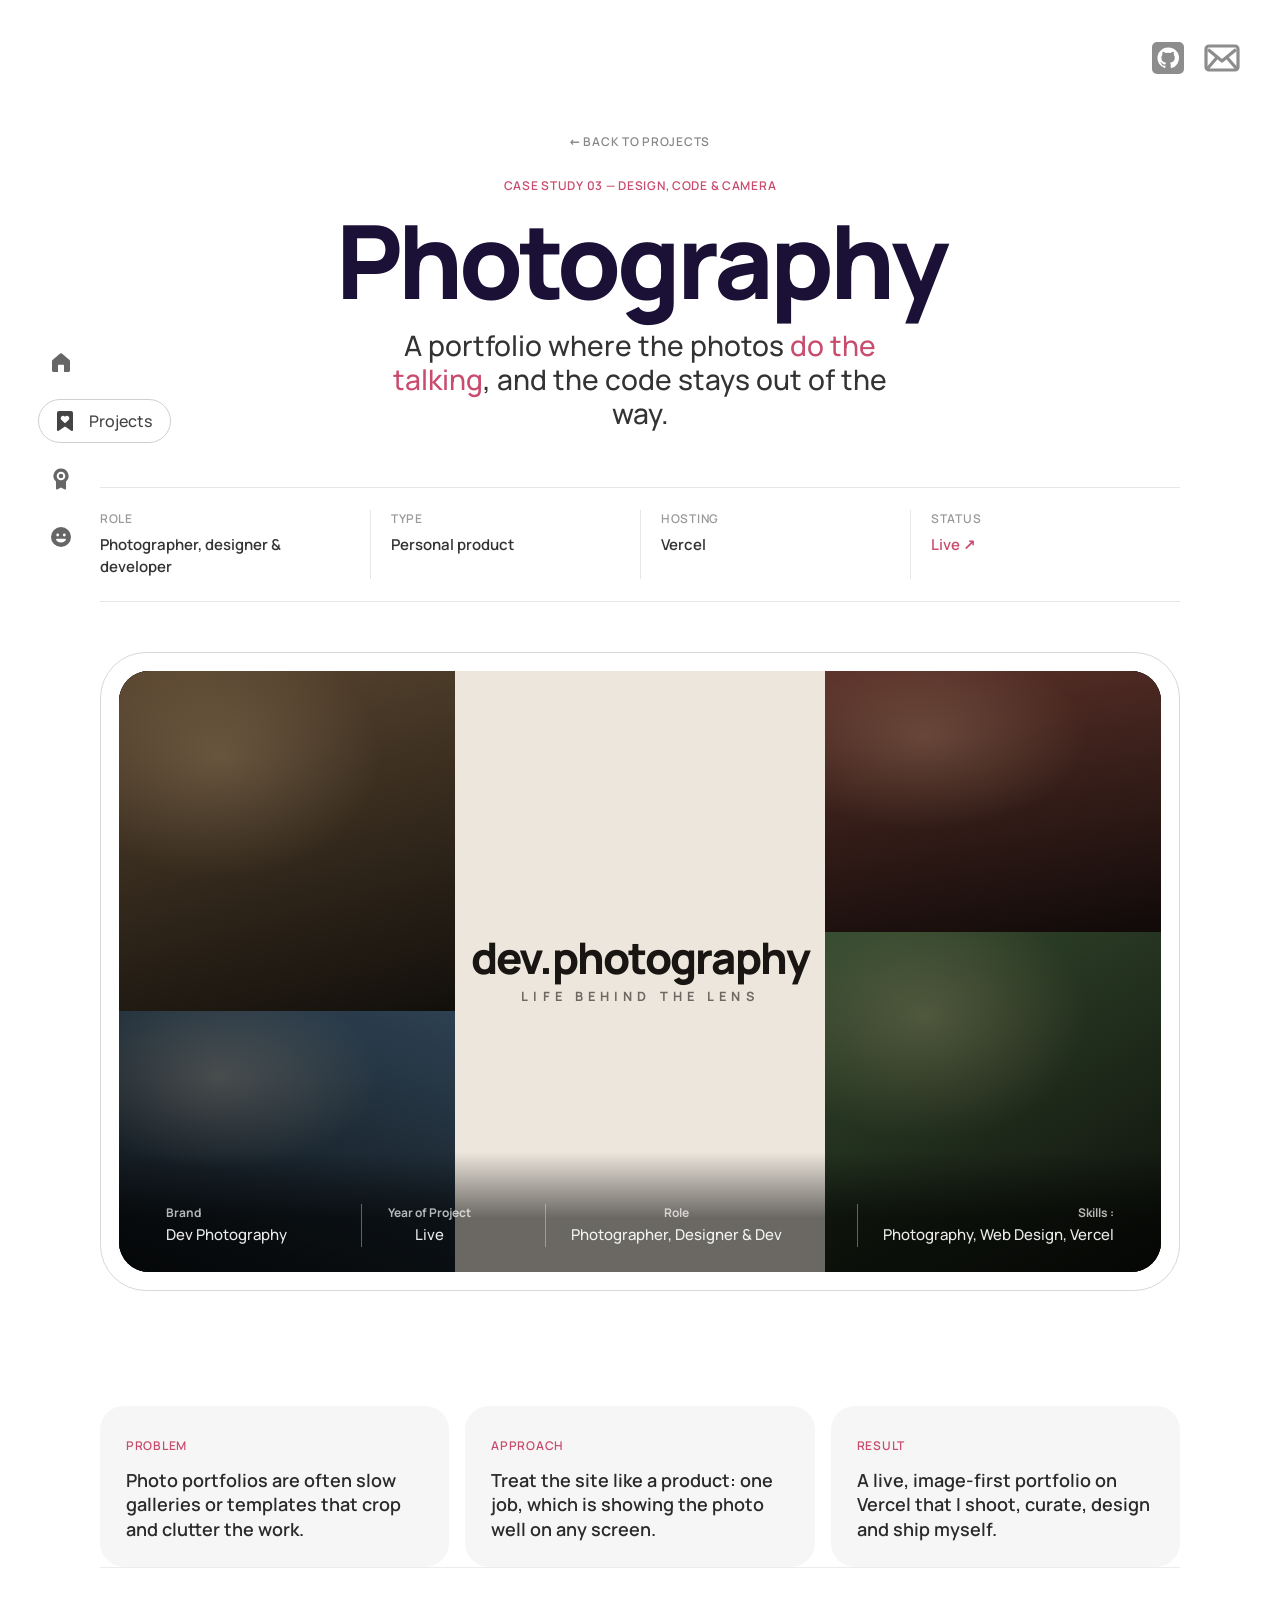
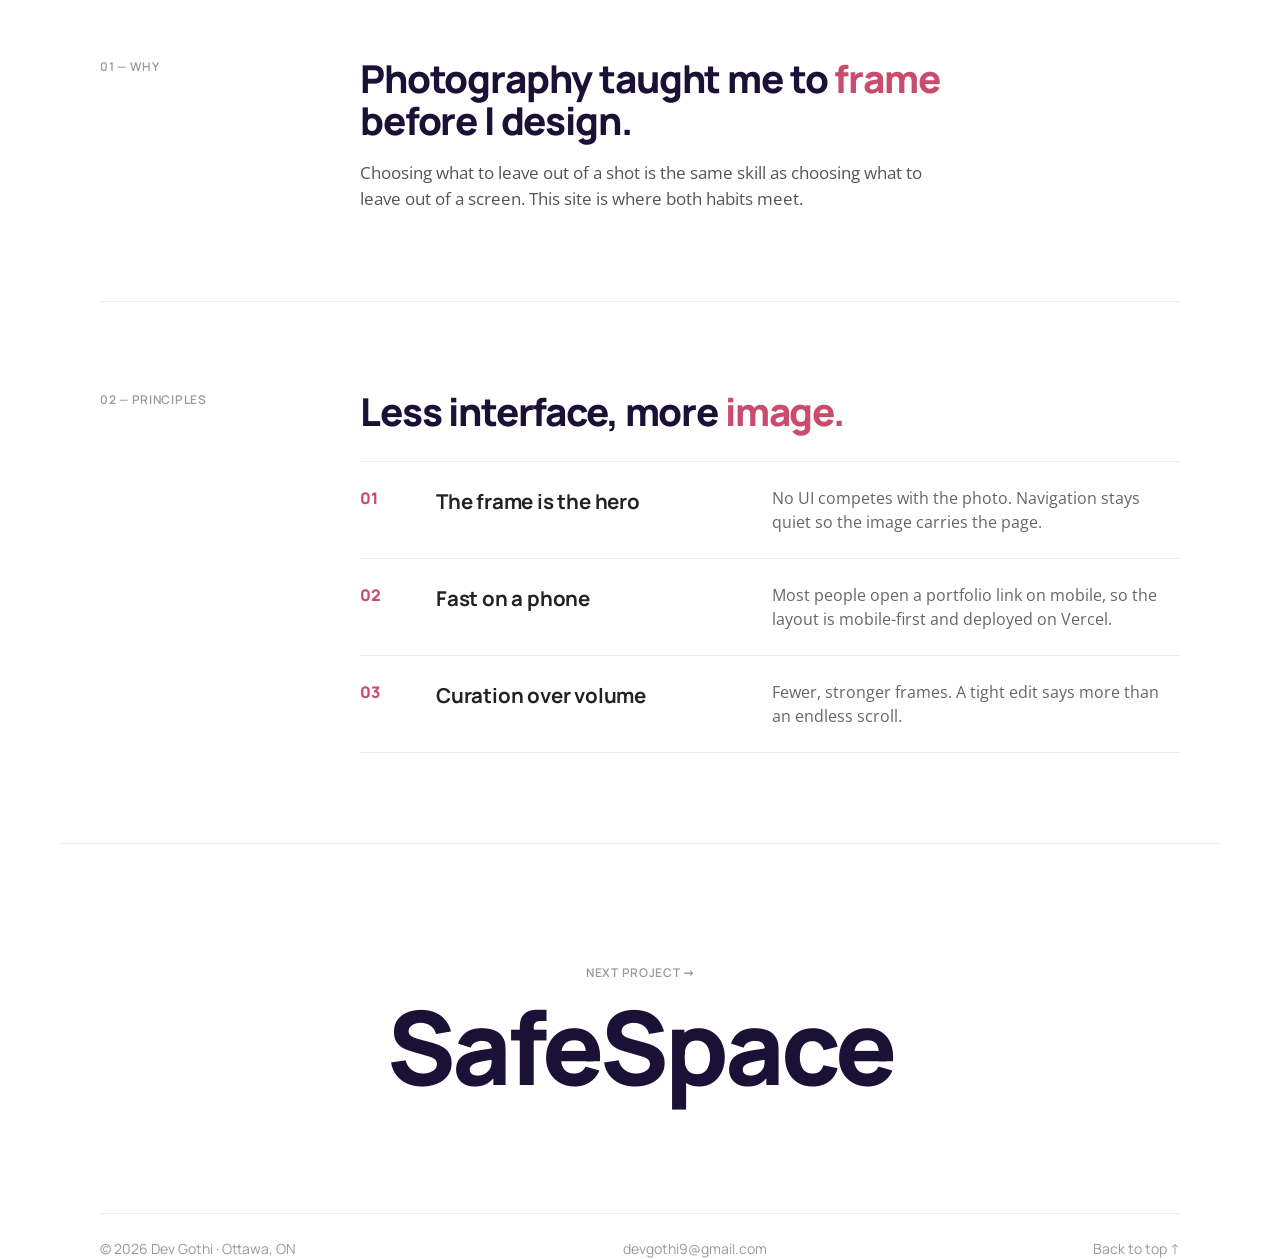
==== work/photography.html @ ca055ca3 "Build portfolio site with case studies Static HTML/CSS/JS portfolio modelled on the referenced layou" ====
<!doctype html>
<html lang="en" class="no-js">
<head>
  <meta charset="utf-8">
  <meta name="viewport" content="width=device-width, initial-scale=1">
  <title>Photography — Case study · Dev Gothi</title>
  <meta name="description" content="Dev Photography: an image-first photography portfolio designed, built and shot by Dev Gothi.">
  <meta name="theme-color" content="#ffffff">
  <meta property="og:title" content="Photography — Case study · Dev Gothi">
  <meta property="og:description" content="Dev Photography: an image-first photography portfolio designed, built and shot by Dev Gothi.">
  <link rel="icon" href="../assets/favicon.svg" type="image/svg+xml">
  <link rel="preload" href="../assets/fonts/manrope-latin-wght-normal.woff2" as="font" type="font/woff2" crossorigin>
  <link rel="stylesheet" href="../assets/css/style.css">
  <script>document.documentElement.classList.replace('no-js', 'js');</script>
</head>
<body data-page="case">

<div class="curtain" aria-hidden="true"></div>

<!-- custom cursor -->
<div class="cursor" aria-hidden="true">
  <svg class="cursor__arrow" viewBox="0 0 30 30"><defs><linearGradient id="cg" x1="0" y1="0" x2="1" y2="1"><stop offset="0" stop-color="#ff3d8b"/><stop offset="1" stop-color="#b0105f"/></linearGradient></defs><path d="M2 2 L27 13 L15.5 15.5 L13 27 Z" fill="url(#cg)" stroke="#fff" stroke-width="1.4" stroke-linejoin="round"/></svg>
  <svg class="cursor__hand" viewBox="0 0 32 32"><path d="M11 3.5c1.3 0 2.3 1 2.3 2.3v8.1l.9-.1c.3-1.2 1.3-2 2.5-2 1.1 0 2 .7 2.4 1.7.4-.4 1-.6 1.6-.6 1.2 0 2.2.9 2.4 2.1.4-.2.8-.3 1.2-.3 1.4 0 2.5 1.1 2.5 2.5v5.6c0 4.4-3.6 8-8 8h-2.2c-2.6 0-5-1.3-6.5-3.4l-4.6-6.6c-.7-1-.5-2.4.5-3.100 1-.7 2.3-.6 3.1.3l1.2 1.3V5.8c0-1.3 1-2.3 2.2-2.3Z" fill="#e8336f" stroke="#fff" stroke-width="1.3" stroke-linejoin="round"/></svg>
  <span class="cursor__label">Click to Open</span>
</div>

<!-- sidebar nav -->
<nav class="side" aria-label="Sections">
  <a href="../index.html#home" class="side__item" data-nav="home" aria-label="Home">
    <svg viewBox="0 0 24 24" fill="currentColor"><path d="M11.1 2.6a1.4 1.4 0 0 1 1.8 0l7.6 6.5c.3.3.5.7.5 1.1v9.4c0 .8-.7 1.4-1.4 1.4H15v-6.3c0-.6-.4-1-1-1h-4c-.6 0-1 .4-1 1V21H4.4c-.8 0-1.4-.6-1.4-1.4v-9.4c0-.4.2-.8.5-1.1l7.6-6.5Z"/></svg>
    <span class="side__label">Home</span>
  </a>
  <a href="../index.html#projects" class="side__item is-active" data-nav="projects" aria-label="Projects">
    <svg viewBox="0 0 24 24" fill="currentColor"><path d="M6 2h12a2 2 0 0 1 2 2v17.2c0 .7-.8 1.1-1.4.7L12 17.4l-6.6 4.5c-.6.4-1.4 0-1.4-.7V4a2 2 0 0 1 2-2Zm6 12.3 3.5-3.3c1-1 1.1-2.6.1-3.5a2.4 2.4 0 0 0-3.4 0l-.2.2-.2-.2a2.4 2.4 0 0 0-3.4 0c-1 .9-.9 2.5.1 3.5l3.5 3.3Z"/></svg>
    <span class="side__label">Projects</span>
  </a>
  <a href="../index.html#achievements" class="side__item" data-nav="achievements" aria-label="Achievements">
    <svg viewBox="0 0 24 24" fill="currentColor"><path d="M12 1.5a7.5 7.5 0 0 1 5 13.1v7.2c0 .6-.6 1-1.200.7L12 20.6l-3.8 1.9c-.6.3-1.2-.1-1.2-.7v-7.2A7.5 7.5 0 0 1 12 1.5Zm0 3.2a4.3 4.3 0 1 0 0 8.6 4.3 4.3 0 0 0 0-8.6Zm0 2a2.3 2.3 0 1 1 0 4.6 2.3 2.3 0 0 1 0-4.6Z"/></svg>
    <span class="side__label">Achievements</span>
  </a>
  <a href="../index.html#about" class="side__item" data-nav="about" aria-label="About">
    <svg viewBox="0 0 24 24" fill="currentColor"><path d="M12 2a10 10 0 1 1 0 20 10 10 0 0 1 0-20Zm-3.3 6.6a1.4 1.4 0 1 0 0 2.8 1.4 1.4 0 0 0 0-2.8Zm6.6 0a1.4 1.4 0 1 0 0 2.8 1.4 1.4 0 0 0 0-2.8Zm-7.4 5.2a.9.9 0 0 0-.7 1.4A5.700 5.700 0 0 0 12 17.6a5.7 5.7 0 0 0 4.8-2.4.9.9 0 0 0-.7-1.4H7.9Z"/></svg>
    <span class="side__label">About</span>
  </a>
</nav>

<!-- socials -->
<div class="socials">
  <a href="https://github.com/devgothi9" target="_blank" rel="noopener" aria-label="GitHub">
    <svg viewBox="0 0 36 36"><rect x="2" y="2" width="32" height="32" rx="5" fill="currentColor"/><path fill="#fff" d="M18 7.5a10.5 10.5 0 0 0-3.3 20.5c.5.1.7-.2.7-.5v-1.9c-2.9.6-3.5-1.2-3.5-1.2-.5-1.2-1.2-1.6-1.2-1.6-1-.7.1-.6.1-.6 1 .1 1.6 1.1 1.6 1.1.9 1.6 2.5 1.1 3.1.9.1-.7.4-1.1.7-1.4-2.3-.3-4.8-1.2-4.8-5.2 0-1.1.4-2.1 1.1-2.8-.1-.3-.5-1.4.1-2.9 0 0 .9-.3 2.9 1.1a10 10 0 0 1 5.2 0c2-1.4 2.9-1.1 2.9-1.1.6 1.5.2 2.600.1 2.9.7.7 1.1 1.7 1.1 2.8 0 4-2.5 4.9-4.8 5.2.4.3.7 1 .7 1.9v2.9c0 .3.2.6.7.5A10.5 10.5 0 0 0 18 7.5Z"/></svg>
  </a>
  <a href="mailto:devgothi9@gmail.com" aria-label="Email">
    <svg viewBox="0 0 36 36"><rect x="2" y="6" width="32" height="24" rx="3" fill="none" stroke="currentColor" stroke-width="3.2"/><path d="M4 9.5 18 21 32 9.5" fill="none" stroke="currentColor" stroke-width="3.2" stroke-linejoin="round"/><path d="M3.5 28.5 13.5 17M32.5 28.5 22.5 17" stroke="currentColor" stroke-width="3.2"/></svg>
  </a>
</div>

<main id="top">

  <section class="cs-hero wrap">
    <a href="../index.html#projects" class="cs-back mono" data-fade>← Back to projects</a>
    <span class="eyebrow mono" data-fade>Case study 03 — Design, code &amp; camera</span>
    <h1 class="cs-title" data-hero-title>Photography</h1>
    <p class="cs-lede" data-fade>A portfolio where the photos <span class="serif">do the talking</span>, and the code stays out of the way.</p>
    <dl class="cs-meta" data-fade>
      <div><dt class="mono">Role</dt><dd>Photographer, designer &amp; developer</dd></div>
      <div><dt class="mono">Type</dt><dd>Personal product</dd></div>
      <div><dt class="mono">Hosting</dt><dd>Vercel</dd></div>
      <div><dt class="mono">Status</dt><dd><a href="https://devphotography.vercel.app/" target="_blank" rel="noopener">Live ↗</a></dd></div>
    </dl>
  </section>

  <section class="wrap">
      <div class="cs-cover" data-reveal>
        <div class="card">
          <div class="card__visual ph-collage">
            <div style="grid-template-rows:1.3fr 1fr">
              <div class="frame" style="--fallback:linear-gradient(165deg,#5a4630,#120f0b)"><img src="../assets/photos/01.jpg" alt="" loading="lazy" onerror="this.parentNode.classList.add('frame--fallback');this.remove()"></div>
              <div class="frame" style="--fallback:linear-gradient(200deg,#2d4152,#0b0f12)"><img src="../assets/photos/02.jpg" alt="" loading="lazy" onerror="this.parentNode.classList.add('frame--fallback');this.remove()"></div>
            </div>
            <div class="ph-collage__c"><div class="ph-mark"><span>dev.photography</span><em>Life behind the lens</em></div></div>
            <div style="grid-template-rows:1fr 1.3fr">
              <div class="frame" style="--fallback:linear-gradient(170deg,#5a3028,#100a09)"><img src="../assets/photos/03.jpg" alt="" loading="lazy" onerror="this.parentNode.classList.add('frame--fallback');this.remove()"></div>
              <div class="frame" style="--fallback:linear-gradient(150deg,#344a2e,#0c0f0a)"><img src="../assets/photos/04.jpg" alt="" loading="lazy" onerror="this.parentNode.classList.add('frame--fallback');this.remove()"></div>
            </div>
          </div>
          <div class="card__meta">
            <div><small>Brand</small><span>Dev Photography</span></div>
            <div><small>Year of Project</small><span>Live</span></div>
            <div><small>Role</small><span>Photographer, Designer &amp; Dev</span></div>
            <div><small>Skills :</small><span>Photography, Web Design, Vercel</span></div>
          </div>
        </div>
      </div>
  </section>

  <section class="section wrap" style="padding-bottom:0">
    <div class="tldr">
      <div class="tldr__item" data-reveal><span class="mono">Problem</span><p>Photo portfolios are often slow galleries or templates that crop and clutter the work.</p></div>
      <div class="tldr__item" data-reveal><span class="mono">Approach</span><p>Treat the site like a product: one job, which is showing the photo well on any screen.</p></div>
      <div class="tldr__item" data-reveal><span class="mono">Result</span><p>A live, image-first portfolio on Vercel that I shoot, curate, design and ship myself.</p></div>
    </div>
  </section>

  <section class="wrap">
    <div class="cs-block">
      <span class="cs-block__label mono">01 — Why</span>
      <div>
        <p class="cs-block__lead" data-split>Photography taught me to <span class="serif">frame</span> before I design.</p>
        <p class="cs-block__body" data-reveal>Choosing what to leave out of a shot is the same skill as choosing what to leave out of a screen. This site is where both habits meet.</p>
      </div>
    </div>

    <div class="cs-block">
      <span class="cs-block__label mono">02 — Principles</span>
      <div>
        <p class="cs-block__lead" data-split>Less interface, more <span class="serif">image.</span></p>
        <div class="decisions">
          <div class="decision" data-reveal><span class="decision__n">01</span><h3>The frame is the hero</h3><p>No UI competes with the photo. Navigation stays quiet so the image carries the page.</p></div>
          <div class="decision" data-reveal><span class="decision__n">02</span><h3>Fast on a phone</h3><p>Most people open a portfolio link on mobile, so the layout is mobile-first and deployed on Vercel.</p></div>
          <div class="decision" data-reveal><span class="decision__n">03</span><h3>Curation over volume</h3><p>Fewer, stronger frames. A tight edit says more than an endless scroll.</p></div>
        </div>
      </div>
    </div>
  </section>

  <a class="next wrap" href="safespace.html" data-open="Next project">
    <span class="mono">Next project →</span>
    <h2 class="next__title">SafeSpace</h2>
  </a>

  <section class="wrap">
    <footer class="footer" style="margin-top:0">
      <span>© 2026 Dev Gothi · Ottawa, ON</span>
      <a href="mailto:devgothi9@gmail.com">devgothi9@gmail.com</a>
      <a href="#top">Back to top ↑</a>
    </footer>
  </section>
</main>

<script src="../assets/vendor/gsap.min.js"></script>
<script src="../assets/vendor/ScrollTrigger.min.js"></script>
<script src="../assets/vendor/SplitText.min.js"></script>
<script src="../assets/vendor/lenis.min.js"></script>
<script src="../assets/js/main.js"></script>
</body>
</html>
---- assets/css/style.css ----
/* ==========================================================================
   Dev Gothi — Portfolio
   ========================================================================== */

@font-face { font-family: "Manrope"; src: url("../fonts/manrope-latin-wght-normal.woff2") format("woff2"); font-weight: 200 800; font-display: swap; }
@font-face { font-family: "Open Sans"; src: url("../fonts/open-sans-latin-wght-normal.woff2") format("woff2"); font-weight: 300 800; font-display: swap; }

:root {
  --bg: #ffffff;
  --ink: #1b1035;
  --text: #2b2b2b;
  --gray: #5f5f5f;
  --muted: #9a9a9a;
  --line: #dadada;
  --soft: #f3f3f3;
  --pink: #c94b6d;
  --pink-2: #ff2f7d;
  --pink-3: #a8105f;

  --head: "Manrope", ui-sans-serif, system-ui, -apple-system, "Segoe UI", sans-serif;
  --body: "Open Sans", ui-sans-serif, system-ui, -apple-system, "Segoe UI", sans-serif;

  --content: 1080px;
  --gutter: clamp(16px, 4vw, 40px);
  --ease: cubic-bezier(0.22, 1, 0.36, 1);
  color-scheme: light;
}

*, *::before, *::after { box-sizing: border-box; }
html { -webkit-text-size-adjust: 100%; }
html.lenis, html.lenis body { height: auto; }
.lenis.lenis-smooth { scroll-behavior: auto !important; }
.lenis.lenis-stopped { overflow: hidden; }

body {
  margin: 0; background: var(--bg); color: var(--text);
  font-family: var(--head); font-size: 16px; line-height: 1.5;
  -webkit-font-smoothing: antialiased; -moz-osx-font-smoothing: grayscale;
  overflow-x: hidden;
}
img { display: block; max-width: 100%; height: auto; }
a { color: inherit; text-decoration: none; }
button { font: inherit; color: inherit; background: none; border: 0; padding: 0; cursor: pointer; }
::selection { background: var(--pink); color: #fff; }
:focus-visible { outline: 2px solid var(--pink); outline-offset: 4px; border-radius: 8px; }
.wrap { width: 100%; max-width: calc(var(--content) + var(--gutter) * 2); margin-inline: auto; padding-inline: var(--gutter); }
.pink, .serif { color: var(--pink); }
.mono { font-family: var(--head); font-size: 12px; font-weight: 600; letter-spacing: 0.06em; text-transform: uppercase; }
.muted { color: var(--muted); }
.sr-only { position: absolute; width: 1px; height: 1px; overflow: hidden; clip: rect(0 0 0 0); white-space: nowrap; }

/* ==========================================================================
   Cursor — pink arrow, hand + label on projects
   ========================================================================== */
.cursor { position: fixed; left: 0; top: 0; z-index: 300; pointer-events: none; display: none; will-change: transform; }
.has-cursor .cursor { display: block; }
.has-cursor, .has-cursor * { cursor: none !important; }
.cursor__arrow, .cursor__hand { position: absolute; left: 0; top: 0; transition: opacity 0.2s, transform 0.35s var(--ease); }
.cursor__arrow { width: 30px; height: 30px; transform-origin: 2px 2px; }
.cursor__hand { width: 32px; height: 32px; opacity: 0; transform: translate(-10px, -2px) scale(0.6); }
.cursor__label {
  position: absolute; left: 6px; top: 34px; white-space: nowrap;
  padding: 6px 12px; border-radius: 10px; background: #fff; color: #111;
  font-size: 15px; font-weight: 600; box-shadow: 0 4px 18px rgba(0, 0, 0, 0.14);
  opacity: 0; transform: translateY(6px) scale(0.9); transition: opacity 0.25s, transform 0.35s var(--ease);
}
.cursor.is-hover .cursor__arrow { transform: scale(1.25); }
.cursor.is-open .cursor__arrow { opacity: 0; transform: scale(0.5); }
.cursor.is-open .cursor__hand { opacity: 1; transform: translate(-10px, -2px) scale(1); }
.cursor.is-open .cursor__label { opacity: 1; transform: none; }
.cursor.is-down .cursor__arrow, .cursor.is-down .cursor__hand { transform: scale(0.85); }

/* ==========================================================================
   Sidebar nav + socials
   ========================================================================== */
.side {
  position: fixed; left: clamp(14px, 3vw, 40px); top: 50%; z-index: 120;
  transform: translateY(-50%);
  display: flex; flex-direction: column; gap: 14px; align-items: flex-start;
}
.side__item {
  position: relative; display: flex; align-items: center; gap: 0;
  height: 44px; padding: 0 10px; border-radius: 999px; color: #666;
  border: 1.5px solid transparent;
  transition: border-color 0.4s var(--ease), padding 0.5s var(--ease), gap 0.5s var(--ease), color 0.3s, background 0.3s;
}
.side__item svg { width: 24px; height: 24px; flex: none; transition: transform 0.4s var(--ease); }
.side__item:hover svg { transform: scale(1.12); }
.side__label { max-width: 0; overflow: hidden; white-space: nowrap; font-size: 16px; font-weight: 500; opacity: 0; transition: max-width 0.55s var(--ease), opacity 0.35s; }
.side__item.is-active { border-color: #cfcfcf; padding: 0 18px 0 14px; gap: 12px; color: #444; background: rgba(255, 255, 255, 0.9); }
.side__item.is-active .side__label { max-width: 140px; opacity: 1; }
.side__item:not(.is-active):hover { background: var(--soft); }

.socials { position: fixed; top: clamp(16px, 3vw, 40px); right: clamp(16px, 3vw, 44px); z-index: 120; display: flex; gap: 14px; }
.socials a { width: 40px; height: 40px; display: grid; place-items: center; color: #8d8d8d; transition: color 0.3s, transform 0.4s var(--ease); }
.socials a:hover { color: var(--pink); transform: translateY(-3px); }
.socials svg { width: 36px; height: 36px; }

/* ==========================================================================
   Hero — clay shelf + desk
   ========================================================================== */
.hero { position: relative; padding-top: clamp(48px, 5vw, 64px); text-align: center; overflow: hidden; }
.hero__title { margin: 0; color: var(--ink); font-size: clamp(44px, 6.6vw, 96px); font-weight: 700; line-height: 1.05; letter-spacing: -0.025em; }
.hero__sub { margin: clamp(8px, 1vw, 16px) auto 0; max-width: 1000px; font-size: clamp(17px, 2.25vw, 34px); font-weight: 400; color: #1a1a1a; letter-spacing: -0.005em; }

.shelf {
  position: relative; width: min(1160px, 92vw); aspect-ratio: 1160 / 480;
  margin: clamp(36px, 5vw, 70px) auto 0; padding: 2.1%;
  border-radius: 2.6% / 6%;
  background: radial-gradient(120% 140% at 30% 0%, #a9a7a3, #8f8d89 70%);
  box-shadow: inset 0 3px 2px rgba(255, 255, 255, 0.35), inset 0 -6px 10px rgba(0, 0, 0, 0.22), 0 18px 30px -18px rgba(0, 0, 0, 0.35);
  display: grid; grid-template-columns: repeat(3, 1fr); grid-template-rows: repeat(2, 1fr); gap: 2.1%;
}
.shelf::after, .cubby::before {
  content: ""; position: absolute; inset: 0; border-radius: inherit; pointer-events: none;
  background-image: url("data:image/svg+xml;utf8,<svg xmlns='http://www.w3.org/2000/svg' width='200' height='200'><filter id='n'><feTurbulence type='fractalNoise' baseFrequency='0.75' numOctaves='3' stitchTiles='stitch'/><feColorMatrix values='0 0 0 0 0.3  0 0 0 0 0.3  0 0 0 0 0.3  0 0 0 0.55 0'/></filter><rect width='100%' height='100%' filter='url(%23n)'/></svg>");
  mix-blend-mode: multiply; opacity: 0.35;
}
.cubby {
  position: relative; border-radius: 6% / 10%;
  background: linear-gradient(180deg, #d9d7d3 0%, #eceae6 30%, #f1efeb 70%, #e3e1dc 100%);
  box-shadow: inset 10px 12px 18px rgba(0, 0, 0, 0.2), inset -4px -3px 8px rgba(255, 255, 255, 0.6);
  overflow: visible; container-type: size;
}
.cubby::after { /* floor shadow */
  content: ""; position: absolute; left: 6%; right: 6%; bottom: 4%; height: 10%;
  background: radial-gradient(ellipse at center, rgba(0, 0, 0, 0.18), transparent 70%); pointer-events: none;
}
.obj {
  position: absolute; bottom: 5%; z-index: 2; display: block;
  transition: transform 0.5s var(--ease), filter 0.4s;
  filter: drop-shadow(0 6px 6px rgba(0, 0, 0, 0.22));
}
.obj:hover { transform: translateY(-6%) scale(1.04); filter: drop-shadow(0 14px 12px rgba(0, 0, 0, 0.25)); }
.obj svg { display: block; width: 100%; height: auto; overflow: visible; }
.obj__tip {
  position: absolute; left: 50%; bottom: calc(100% + 10px); transform: translate(-50%, 6px);
  padding: 6px 12px; border-radius: 10px; background: var(--ink); color: #fff; font-size: 13px; font-weight: 600; white-space: nowrap;
  opacity: 0; pointer-events: none; transition: opacity 0.25s, transform 0.35s var(--ease);
}
.obj:hover .obj__tip { opacity: 1; transform: translate(-50%, 0); }

/* book stack (horizontal spines) */
.books { left: 18%; width: 58%; display: flex; flex-direction: column-reverse; gap: 0; }
.book {
  height: 8.4cqh; border-radius: 2px; margin-left: var(--o, 0);
  display: flex; align-items: center; padding: 0 6%; gap: 4%;
  font-family: var(--head); font-weight: 800; font-size: 3.6cqh; letter-spacing: 0.12em; color: rgba(255, 255, 255, 0.92);
  background: linear-gradient(180deg, rgba(255, 255, 255, 0.22), rgba(0, 0, 0, 0.18)), var(--c);
  box-shadow: inset 0 -1px 0 rgba(0, 0, 0, 0.25);
  white-space: nowrap; overflow: hidden;
}
.book i { width: 6%; height: 50%; border-radius: 1px; background: rgba(255, 255, 255, 0.55); flex: none; }
.book b { margin-left: auto; font-weight: 700; opacity: 0.75; }

/* vertical spines (tech boxes) */
.spines { right: 9%; width: 70%; height: 64%; display: flex; align-items: flex-end; gap: 1.5%; }
.spine {
  flex: 1; height: var(--h); border-radius: 2px 2px 1px 1px;
  background: linear-gradient(90deg, rgba(0, 0, 0, 0.18), rgba(255, 255, 255, 0.18) 30%, rgba(0, 0, 0, 0.1)), var(--c);
  display: grid; place-items: center; overflow: hidden;
}
.spine span { writing-mode: vertical-rl; transform: rotate(180deg); font-weight: 800; font-size: 2.9cqw; letter-spacing: 0.08em; color: var(--t, #fff); white-space: nowrap; }

/* desk scene */
.desk { position: relative; width: min(1160px, 96vw); margin: clamp(18px, 2.4vw, 32px) auto 0; }
.desk svg { display: block; width: 100%; height: auto; }

/* ==========================================================================
   Laptop intro (scroll-driven)
   ========================================================================== */
.intro { position: relative; height: 100vh; min-height: 640px; display: grid; place-items: center; overflow: hidden; }
.intro__text { position: absolute; top: 16%; left: 0; right: 0; text-align: center; z-index: 3; padding-inline: var(--gutter); }
.intro__title { margin: 0; font-size: clamp(30px, 3.4vw, 50px); font-weight: 700; line-height: 1.12; letter-spacing: -0.02em; color: #2a2a2a; }
.intro__sub { margin: 10px 0 0; font-size: clamp(14px, 1.15vw, 18px); font-weight: 500; color: #a6a6a6; }
.laptop-wrap { position: absolute; left: 0; right: 0; bottom: 14vh; display: flex; justify-content: center; }
.laptop { position: relative; width: min(720px, 84vw); perspective: 1600px; perspective-origin: 50% 66%; transform-origin: 50% 100%; }
.laptop__lid {
  position: relative; width: 88%; margin: 0 auto; aspect-ratio: 16 / 10.2;
  transform-origin: 50% 100%; transform: rotateX(-88deg); transform-style: preserve-3d;
  border-radius: 18px 18px 4px 4px; background: #1d1d1f; padding: 2.2% 2.2% 3%;
  box-shadow: 0 0 0 1px #3a3a3c inset;
}
.laptop__lid::before { /* back of lid (aluminium) */
  content: ""; position: absolute; inset: 0; border-radius: inherit; transform: rotateY(180deg) translateZ(1px);
  background: linear-gradient(180deg, #f2f3f6, #d6d8dd); backface-visibility: hidden;
}
.laptop__screen { position: relative; width: 100%; height: 100%; border-radius: 8px; overflow: hidden; background: #0f0d18; backface-visibility: hidden; }
.laptop__base {
  position: relative; width: 100%; height: clamp(12px, 1.6vw, 20px); margin-top: -1px;
  border-radius: 2px 2px 40% 40% / 2px 2px 100% 100%;
  background: linear-gradient(180deg, #e7e8ec 0%, #c9cbd1 45%, #6e7078 100%);
  box-shadow: 0 20px 30px -12px rgba(0, 0, 0, 0.35);
}
.laptop__base::before { content: ""; position: absolute; left: 50%; top: 0; width: 14%; height: 45%; transform: translateX(-50%); border-radius: 0 0 10px 10px; background: #b9bbc1; }
.lscreen { position: absolute; inset: 0; display: grid; grid-template-columns: repeat(3, 1fr); gap: 3%; padding: 6% 5% 5%; background: linear-gradient(160deg, #1b1530, #0d0b14); }
.lscreen__bar { position: absolute; left: 5%; right: 5%; top: 2.2%; display: flex; gap: 6px; align-items: center; }
.lscreen__bar i { width: 7px; height: 7px; border-radius: 50%; background: #ff5f57; }
.lscreen__bar i:nth-child(2) { background: #febc2e; } .lscreen__bar i:nth-child(3) { background: #28c840; }
.lscreen__bar span { margin-left: 10px; font-size: 10px; color: #8d86a8; font-weight: 600; }
.lscreen__tile { border-radius: 10px; overflow: hidden; position: relative; display: flex; align-items: flex-end; padding: 8%; color: #fff; font-weight: 700; font-size: clamp(9px, 1.15vw, 15px); }
.lscreen__tile--ss { background: radial-gradient(120% 90% at 70% 10%, #3b3170, #15121f); }
.lscreen__tile--rv { background: url("../work/rv-scanner.webp") center 30% / cover, #123d2b; }
.lscreen__tile--ph { background: linear-gradient(165deg, #4a3e30, #120f0b); }
.lscreen__tile::after { content: ""; position: absolute; inset: 0; background: linear-gradient(180deg, transparent 40%, rgba(0, 0, 0, 0.55)); }
.lscreen__tile span { position: relative; z-index: 1; }

/* ==========================================================================
   Section titles
   ========================================================================== */
.section { position: relative; padding-block: clamp(70px, 9vw, 130px); }
.title { margin: 0 0 clamp(36px, 5vw, 64px); text-align: center; color: var(--ink); font-size: clamp(40px, 4.6vw, 66px); font-weight: 700; letter-spacing: -0.03em; line-height: 1.05; }
.title + .title-sub { margin: calc(clamp(36px, 5vw, 64px) * -0.7) auto clamp(36px, 5vw, 64px); text-align: center; color: var(--gray); max-width: 56ch; font-family: var(--body); }

/* ==========================================================================
   Projects — stacked cards
   ========================================================================== */
.projects { display: flex; flex-direction: column; gap: clamp(28px, 4vw, 60px); }
.sleeve {
  position: sticky; top: clamp(40px, 6vh, 70px);
  padding: 18px; border-radius: 46px; border: 1px solid #d8d8d8; background: #fff;
  transform-origin: 50% 0; will-change: transform;
}
.card {
  position: relative; display: block; overflow: hidden; border-radius: 30px;
  aspect-ratio: 1040 / 600; background: #111; color: #fff; isolation: isolate;
}
.card__visual { position: absolute; inset: 0; z-index: -1; transition: transform 1.2s var(--ease); }
.card:hover .card__visual { transform: scale(1.03); }

/* card style A — text block top-left */
.card__text { position: absolute; left: 4%; top: 9%; width: 44%; z-index: 2; }
.card__name { margin: 0; font-size: clamp(30px, 5.4vw, 64px); font-weight: 700; line-height: 1; letter-spacing: -0.03em; }
.card__desc { margin: clamp(10px, 1.6vw, 22px) 0 0; font-size: clamp(12px, 1.35vw, 16px); line-height: 1.4; font-weight: 500; color: rgba(255, 255, 255, 0.82); }
.card__inside { margin-top: clamp(8px, 1.2vw, 14px); display: flex; gap: 18px; align-items: center; font-size: clamp(12px, 1.35vw, 16px); font-weight: 700; color: rgba(255, 255, 255, 0.75); }
.card__inside i { width: 1px; height: 18px; background: rgba(255, 255, 255, 0.4); }
.card__logo { position: absolute; left: 4%; bottom: 7%; z-index: 2; display: flex; align-items: center; gap: 10px; font-weight: 700; font-size: clamp(12px, 1.4vw, 17px); }
.card__logo b { width: 34px; height: 34px; border-radius: 50%; display: grid; place-items: center; font-size: 13px; }

/* card style B — meta bar along the bottom */
.card__meta {
  position: absolute; left: 0; right: 0; bottom: 0; z-index: 2;
  display: grid; grid-template-columns: repeat(4, auto); justify-content: space-between;
  padding: 5% 4.5% 2.4%;
  background: linear-gradient(180deg, transparent, rgba(0, 0, 0, 0.55) 55%);
}
.card__meta div { text-align: center; padding-inline: 2vw; border-left: 1px solid rgba(255, 255, 255, 0.35); }
.card__meta div:first-child { border-left: 0; text-align: left; padding-left: 0; }
.card__meta div:last-child { text-align: right; padding-right: 0; }
.card__meta small { display: block; font-size: clamp(9px, 0.95vw, 12px); font-weight: 700; color: rgba(255, 255, 255, 0.7); }
.card__meta span { display: block; margin-top: 2px; font-size: clamp(10px, 1.2vw, 15px); font-weight: 500; color: rgba(255, 255, 255, 0.92); }

/* SafeSpace art */
.ss { --ss: #a99bff; --ss-2: #7c6cf0; background: radial-gradient(90% 120% at 85% 30%, #3a2f6e 0%, #16121f 55%, #0c0a12 100%); }
.ss__hand { position: absolute; right: -2%; top: 6%; width: 52%; height: 110%; transform: rotate(-14deg); }
.ss__phone {
  position: absolute; left: 50%; top: 52%; transform: translate(-50%, -50%);
  width: min(300px, 62%); aspect-ratio: 9 / 19.2; border-radius: 42px;
  background: #0e0d15; border: 1px solid rgba(255, 255, 255, 0.14);
  box-shadow: 0 40px 80px -20px rgba(0, 0, 0, 0.7), inset 0 0 0 6px #08070c;
  padding: 18px 14px; display: flex; flex-direction: column; gap: 10px; overflow: hidden; text-align: left;
}
.card .ss__phone { left: 72%; top: 50%; width: 30%; transform: translate(-50%, -50%) rotate(12deg); }
.ss__notch { width: 34%; height: 20px; border-radius: 20px; background: #000; margin: 0 auto 2px; flex: none; }
.ss__hdr { display: flex; justify-content: space-between; align-items: center; font-size: 12px; color: #cfcae6; padding: 0 4px; }
.ss__hdr b { font-size: 15px; color: #fff; font-weight: 700; }
.ss__anon { font-size: 9.5px; font-weight: 600; padding: 4px 7px; border-radius: 99px; background: rgba(169, 155, 255, 0.16); color: var(--ss); }
.ss__card { border-radius: 16px; background: rgba(255, 255, 255, 0.06); border: 1px solid rgba(255, 255, 255, 0.07); padding: 10px 12px; font-family: var(--body); font-size: 11px; line-height: 1.4; color: #dcd8ef; }
.ss__card small { display: block; font-family: var(--head); font-size: 9px; font-weight: 700; letter-spacing: 0.06em; text-transform: uppercase; color: #8f89ad; margin-bottom: 4px; }
.ss__bubble { align-self: flex-end; max-width: 88%; background: linear-gradient(135deg, var(--ss), var(--ss-2)); color: #110e22; border: 0; }
.ss__bubble small { color: rgba(17, 14, 34, 0.6); }
.ss__bars { display: flex; align-items: flex-end; gap: 6px; height: 54px; margin-top: 6px; }
.ss__bars i { flex: 1; border-radius: 5px 5px 2px 2px; background: rgba(169, 155, 255, 0.28); height: var(--h); transform-origin: bottom; }
.ss__bars i.is-hi { background: var(--ss); }
.ss__price { display: flex; justify-content: space-between; align-items: center; }
.ss__price b { font-family: var(--head); font-size: 17px; color: #fff; font-weight: 700; }
.card .ss__card { font-size: clamp(6px, 0.85vw, 11px); padding: 4% 5%; }
.card .ss__phone { gap: 3.4%; padding: 6% 5%; border-radius: 13% / 6%; }
.card .ss__bars { height: clamp(20px, 3.6vw, 54px); }
.card .ss__hdr { font-size: clamp(7px, 0.9vw, 12px); }
.card .ss__hdr b { font-size: clamp(9px, 1.1vw, 15px); }

/* Retail Vision art (collage) */
.rv-collage { display: grid; grid-template-columns: 1fr 1fr 1fr; height: 100%; background: #e7eee9; }
.rv-collage > div { position: relative; overflow: hidden; }
.rv-collage img { width: 100%; height: 100%; object-fit: cover; }
.rv-collage__l img { object-position: 50% 30%; }
.rv-collage__c { display: grid; place-items: center; background: linear-gradient(180deg, #dfe9e2, #cfdcd3); color: #12382a; text-align: center; }
.rv-mark { display: grid; justify-items: center; gap: 10px; }
.rv-mark b { width: clamp(44px, 6vw, 80px); height: clamp(44px, 6vw, 80px); border-radius: 22%; background: #123d2b; display: grid; place-items: center; }
.rv-mark b svg { width: 55%; height: 55%; }
.rv-mark span { font-size: clamp(18px, 3vw, 40px); font-weight: 800; letter-spacing: -0.03em; line-height: 1; }
.rv-mark em { font-style: normal; font-size: clamp(9px, 1vw, 13px); font-weight: 700; letter-spacing: 0.35em; text-transform: uppercase; opacity: 0.7; }
.rv-collage__r { display: grid; grid-template-rows: 1fr 1fr; }
.rv-collage__r img { object-position: 0 0; }

/* Photography art */
.ph-collage { display: grid; grid-template-columns: 1fr 1.1fr 1fr; gap: 0; height: 100%; background: #0d0d0c; }
.ph-collage > div { display: grid; gap: 0; }
.ph-collage__c { display: grid; place-items: center; background: #ece6dc; color: #191512; text-align: center; }
.ph-mark span { display: block; font-size: clamp(22px, 3.4vw, 46px); font-weight: 800; letter-spacing: -0.04em; line-height: 1; }
.ph-mark em { display: block; margin-top: 8px; font-style: normal; font-size: clamp(9px, 1vw, 13px); font-weight: 700; letter-spacing: 0.4em; text-transform: uppercase; opacity: 0.6; }
.frame { position: relative; overflow: hidden; background: #1c1a17; min-height: 0; }
.frame img { width: 100%; height: 100%; object-fit: cover; }
.frame--fallback { background: var(--fallback, linear-gradient(160deg, #3a332b, #0f0e0c)); }
.frame--fallback::after { content: ""; position: absolute; inset: 0; background: radial-gradient(80% 60% at 30% 25%, rgba(255, 220, 170, 0.18), transparent 60%); }

/* ==========================================================================
   Achievements
   ========================================================================== */
.awards { display: grid; grid-template-columns: repeat(3, 1fr); gap: 18px; }
.award {
  position: relative; padding: 28px 26px; border-radius: 26px; border: 1px solid #e2e2e2; background: #fff;
  display: flex; flex-direction: column; gap: 12px; min-height: 220px;
  transition: transform 0.6s var(--ease), box-shadow 0.6s var(--ease), border-color 0.3s;
}
.award:hover { transform: translateY(-6px); box-shadow: 0 24px 40px -24px rgba(27, 16, 53, 0.35); border-color: #d0d0d0; }
.award__icon { width: 52px; height: 52px; border-radius: 16px; display: grid; place-items: center; background: #fbecf0; color: var(--pink); }
.award__icon svg { width: 26px; height: 26px; }
.award__big { margin-top: auto; font-size: clamp(26px, 2.6vw, 36px); font-weight: 800; letter-spacing: -0.03em; color: var(--ink); line-height: 1; }
.award h3 { margin: 0; font-size: 17px; font-weight: 700; color: #222; }
.award p { margin: 0; font-family: var(--body); font-size: 14px; color: var(--gray); }

/* ==========================================================================
   About
   ========================================================================== */
.fan { position: relative; height: clamp(230px, 28vw, 330px); margin: 0 auto clamp(40px, 5vw, 60px); max-width: 1000px; }
.fan__card {
  position: absolute; left: 50%; top: 50%; width: var(--w); height: var(--h);
  border-radius: 12px; overflow: hidden; background: #111;
  box-shadow: 0 18px 30px -16px rgba(0, 0, 0, 0.5);
  transform: translate(-50%, -50%) translateX(var(--x)); z-index: var(--z);
  transition: transform 0.9s var(--ease), width 0.9s var(--ease), height 0.9s var(--ease), filter 0.6s;
}
.fan__card img { width: 100%; height: 100%; object-fit: cover; }
.fan__card[data-pos="0"] { --w: clamp(150px, 16.5vw, 246px); --h: clamp(200px, 21vw, 316px); --x: 0px; --z: 5; }
.fan__card[data-pos="1"] { --w: clamp(120px, 14vw, 210px); --h: clamp(160px, 17.6vw, 266px); --x: clamp(110px, 15vw, 222px); --z: 4; }
.fan__card[data-pos="-1"] { --w: clamp(120px, 14vw, 210px); --h: clamp(160px, 17.6vw, 266px); --x: calc(clamp(110px, 15vw, 222px) * -1); --z: 4; }
.fan__card[data-pos="2"] { --w: clamp(96px, 10.8vw, 162px); --h: clamp(126px, 13.8vw, 208px); --x: clamp(200px, 27vw, 400px); --z: 3; }
.fan__card[data-pos="-2"] { --w: clamp(96px, 10.8vw, 162px); --h: clamp(126px, 13.8vw, 208px); --x: calc(clamp(200px, 27vw, 400px) * -1); --z: 3; }
.fan__card:not([data-pos="0"]) { filter: brightness(0.92); }
.fan__card figcaption { position: absolute; left: 10px; bottom: 8px; font-size: 10px; font-weight: 700; letter-spacing: 0.08em; text-transform: uppercase; color: rgba(255, 255, 255, 0.75); }

.about__hi { margin: 0; text-align: center; color: var(--ink); font-size: clamp(32px, 3.4vw, 50px); font-weight: 800; letter-spacing: -0.025em; }
.about__lead { margin: 14px auto 0; max-width: 700px; text-align: center; font-family: var(--body); font-size: clamp(15px, 1.25vw, 19px); line-height: 1.4; color: #666; }
.about__cols { display: grid; grid-template-columns: 1fr 1fr; gap: clamp(36px, 6vw, 100px); margin-top: clamp(60px, 7vw, 90px); }
.about__h { margin: 0 0 18px; font-size: clamp(17px, 1.3vw, 20px); font-weight: 700; color: #333; font-family: var(--body); }
.chips { display: flex; flex-wrap: wrap; gap: 10px; margin-bottom: clamp(36px, 4vw, 56px); }
.chip { padding: 9px 18px; border-radius: 999px; background: #f0f0f0; font-size: 15px; color: #444; transition: background 0.3s, color 0.3s, transform 0.4s var(--ease); }
.chip:hover { background: var(--pink); color: #fff; transform: translateY(-2px); }
.about__p { margin: 0 0 clamp(36px, 4vw, 56px); font-family: var(--body); font-size: 15.5px; line-height: 1.45; color: #666; max-width: 54ch; }
.about__p a { color: var(--pink); font-weight: 600; }
.lens { display: grid; grid-template-columns: repeat(4, 1fr); gap: 8px; margin-top: 16px; }
.lens .frame { aspect-ratio: 1; border-radius: 10px; }

.journey { display: grid; gap: 26px; }
.journey__item { display: grid; grid-template-columns: 64px 1fr; gap: 20px; align-items: center; }
.journey__logo { width: 64px; height: 64px; display: grid; place-items: center; border-radius: 16px; font-weight: 800; font-size: 18px; }
.journey__logo svg { width: 46px; height: 46px; }
.journey__item h3 { margin: 0; font-family: var(--body); font-size: clamp(17px, 1.35vw, 20px); font-weight: 600; color: #333; }
.journey__item p { margin: 2px 0 0; font-family: var(--body); font-size: 15px; color: #777; line-height: 1.4; }

/* ==========================================================================
   Contact + footer
   ========================================================================== */
.contact { text-align: center; padding-block: clamp(80px, 10vw, 150px) clamp(30px, 4vw, 50px); }
.contact__big { margin: 0; color: var(--ink); font-size: clamp(40px, 6vw, 88px); font-weight: 800; letter-spacing: -0.035em; line-height: 1.02; }
.contact__p { margin: 18px auto 0; max-width: 52ch; font-family: var(--body); color: var(--gray); font-size: clamp(15px, 1.2vw, 18px); }
.contact__btns { display: flex; justify-content: center; gap: 12px; flex-wrap: wrap; margin-top: 34px; }
.btn {
  position: relative; display: inline-flex; align-items: center; gap: 10px; height: 54px; padding: 0 26px;
  border-radius: 999px; border: 1.5px solid #d4d4d4; font-weight: 600; font-size: 16px; color: #333; overflow: hidden; isolation: isolate;
  transition: color 0.4s var(--ease), border-color 0.4s;
}
.btn::before { content: ""; position: absolute; inset: 0; z-index: -1; background: var(--ink); transform: translateY(101%); transition: transform 0.5s var(--ease); border-radius: inherit; }
.btn:hover { color: #fff; border-color: var(--ink); }
.btn:hover::before { transform: none; }
.btn--pink { background: var(--pink); border-color: var(--pink); color: #fff; }
.btn svg { width: 18px; height: 18px; }
.copied { position: absolute; }
.footer { display: flex; justify-content: space-between; flex-wrap: wrap; gap: 14px; margin-top: clamp(70px, 9vw, 120px); padding-top: 24px; border-top: 1px solid #ececec; color: #999; font-size: 14px; }
.footer a:hover { color: var(--pink); }

/* page fade */
.curtain { position: fixed; inset: 0; z-index: 250; background: #fff; pointer-events: none; opacity: 0; }

/* ==========================================================================
   Case study pages (light)
   ========================================================================== */
.cs-hero { padding-top: clamp(90px, 10vw, 130px); padding-bottom: clamp(30px, 4vw, 50px); text-align: center; }
.cs-back { display: inline-flex; align-items: center; gap: 8px; color: #888; font-weight: 600; margin-bottom: 26px; transition: color 0.3s; }
.cs-back:hover { color: var(--pink); }
.eyebrow { display: block; color: var(--pink); margin-bottom: 14px; }
.cs-title { margin: 0; color: var(--ink); font-size: clamp(48px, 8vw, 112px); font-weight: 800; letter-spacing: -0.04em; line-height: 1; }
.cs-lede { margin: 18px auto 0; max-width: 30ch; font-size: clamp(19px, 2.2vw, 32px); line-height: 1.2; font-weight: 500; color: #333; }
.cs-meta { display: grid; grid-template-columns: repeat(4, 1fr); margin: clamp(36px, 5vw, 56px) 0 0; padding: 22px 0; border-block: 1px solid #e6e6e6; text-align: left; }
.cs-meta > div { padding: 0 20px; border-left: 1px solid #e6e6e6; }
.cs-meta > div:first-child { border-left: 0; padding-left: 0; }
.cs-meta dt { color: #999; margin-bottom: 6px; }
.cs-meta dd { margin: 0; font-size: 15px; font-weight: 600; color: #333; }
.cs-meta a { color: var(--pink); }
.cs-cover { position: relative; padding: 18px; border-radius: 46px; border: 1px solid #d8d8d8; }
.cs-cover .card { cursor: default; }
.tldr { display: grid; grid-template-columns: repeat(3, 1fr); gap: 16px; }
.tldr__item { padding: 26px; border-radius: 24px; background: #f6f6f6; }
.tldr__item .mono { color: var(--pink); }
.tldr__item p { margin: 12px 0 0; font-size: 18px; line-height: 1.35; font-weight: 600; color: #2a2a2a; }
.cs-block { display: grid; grid-template-columns: 220px 1fr; gap: 40px; padding-block: clamp(50px, 7vw, 90px); border-top: 1px solid #ececec; }
.cs-block__label { color: #999; }
.cs-block__lead { margin: 0; color: var(--ink); font-size: clamp(26px, 3vw, 42px); font-weight: 800; line-height: 1.1; letter-spacing: -0.03em; max-width: 24ch; }
.cs-block__body { margin: 18px 0 0; max-width: 60ch; font-family: var(--body); font-size: 17px; color: #555; }
.decisions { border-top: 1px solid #ececec; margin-top: 28px; }
.decision { display: grid; grid-template-columns: 54px 1fr 1.3fr; gap: 22px; padding: 24px 0; border-bottom: 1px solid #ececec; }
.decision__n { color: var(--pink); font-weight: 800; }
.decision h3 { margin: 0; font-size: clamp(18px, 1.6vw, 22px); font-weight: 700; color: #222; letter-spacing: -0.01em; }
.decision p { margin: 0; font-family: var(--body); color: #666; }
.principle { border-radius: 36px; padding: clamp(30px, 6vw, 80px); background: #123d2b; color: #fff; text-align: center; }
.principle .mono { color: #9fd3b6; }
.principle blockquote { margin: 16px 0 0; font-size: clamp(30px, 5vw, 66px); font-weight: 800; letter-spacing: -0.035em; line-height: 1.02; }
.principle blockquote .serif { color: #9fd3b6; }
.principle p { margin: 18px auto 0; max-width: 56ch; font-family: var(--body); font-size: 17px; opacity: 0.85; }
.surfaces { display: grid; grid-template-columns: repeat(3, 1fr); gap: 16px; margin-top: 28px; }
.surface { padding: 24px; border-radius: 24px; border: 1px solid #e4e4e4; }
.surface b { display: block; font-size: clamp(36px, 4vw, 54px); font-weight: 800; color: var(--pink); letter-spacing: -0.04em; line-height: 1; }
.surface h3 { margin: 12px 0 6px; font-size: 19px; color: #222; }
.surface p { margin: 0; font-family: var(--body); font-size: 14.5px; color: #666; }
.shots { display: grid; grid-template-columns: repeat(12, 1fr); gap: 16px; }
.shot { position: relative; margin: 0; border-radius: 26px; overflow: hidden; border: 1px solid #e4e4e4; background: #f6f6f6; }
.shot img { width: 100%; height: auto; }
.shot figcaption { position: absolute; left: 14px; bottom: 14px; padding: 6px 12px; border-radius: 10px; background: #fff; font-size: 12px; font-weight: 700; color: #333; box-shadow: 0 4px 14px rgba(0, 0, 0, 0.12); }
.shot--12 { grid-column: span 12; } .shot--6 { grid-column: span 6; }
.shot--phones { display: flex; justify-content: center; align-items: center; gap: clamp(10px, 2vw, 28px); padding: clamp(24px, 4vw, 56px); background: linear-gradient(180deg, #e6efe9, #d3e1d8); }
.shot--phones img { width: 28%; max-width: 250px; filter: drop-shadow(0 22px 30px rgba(0, 0, 0, 0.22)); }
.shot--phones img:nth-child(2) { transform: translateY(-6%); }
.outcomes { display: grid; grid-template-columns: repeat(3, 1fr); margin-top: 28px; border-top: 1px solid #ececec; }
.outcome { padding: 22px 22px 0 0; }
.outcome + .outcome { padding-left: 22px; border-left: 1px solid #ececec; }
.outcome b { display: block; font-size: clamp(36px, 4.4vw, 60px); font-weight: 800; color: var(--ink); letter-spacing: -0.04em; line-height: 1; }
.outcome span { display: block; margin-top: 8px; font-family: var(--body); color: #666; font-size: 14.5px; }
.next { display: block; text-align: center; padding-block: clamp(70px, 9vw, 120px); border-top: 1px solid #ececec; }
.next .mono { color: #999; }
.next__title { margin: 12px 0 0; color: var(--ink); font-size: clamp(44px, 8vw, 110px); font-weight: 800; letter-spacing: -0.04em; line-height: 1; transition: color 0.4s; }
.next:hover .next__title { color: var(--pink); }

/* ==========================================================================
   Responsive
   ========================================================================== */
@media (max-width: 1180px) {
  .side { left: 10px; }
}
@media (max-width: 900px) {
  .side {
    top: auto; bottom: 14px; left: 50%; transform: translateX(-50%); flex-direction: row; gap: 4px;
    padding: 6px; border-radius: 999px; background: rgba(255, 255, 255, 0.92); border: 1px solid #e3e3e3;
    box-shadow: 0 10px 30px -10px rgba(0, 0, 0, 0.25); backdrop-filter: blur(10px); -webkit-backdrop-filter: blur(10px);
  }
  .side__item { height: 42px; }
  .side__item.is-active { border-color: transparent; background: #f2f2f2; }
  .socials { gap: 6px; }
  .socials a { width: 34px; height: 34px; }
  .socials svg { width: 28px; height: 28px; }
  .hero { padding-top: 76px; }
  .awards, .tldr, .surfaces { grid-template-columns: 1fr 1fr; }
  .about__cols { grid-template-columns: 1fr; }
  .cs-block { grid-template-columns: 1fr; gap: 14px; }
  .decision { grid-template-columns: 44px 1fr; }
  .decision p { grid-column: 2; }
  .sleeve { position: relative; top: 0; padding: 10px; border-radius: 30px; }
  .card { border-radius: 22px; aspect-ratio: 4 / 5; }
  .card__text { width: 88%; top: 6%; }
  .card .ss__phone { left: 62%; top: 72%; width: 46%; }
  .rv-collage { grid-template-columns: 1fr 1fr; grid-template-rows: 1fr 1fr; }
  .rv-collage__c { grid-column: 1 / -1; grid-row: 1; }
  .rv-collage__r { grid-template-rows: 1fr; grid-template-columns: 1fr; }
  .rv-collage__r > div:last-child { display: none; }
  .card__meta { grid-template-columns: 1fr 1fr; gap: 10px 0; padding-top: 18%; }
  .card__meta div { border-left: 0 !important; text-align: left !important; padding: 0 !important; }
  .cs-meta { grid-template-columns: 1fr 1fr; gap: 18px 0; }
  .cs-meta > div:nth-child(3) { border-left: 0; padding-left: 0; }
  .footer { padding-bottom: 70px; }
  .intro { height: 80vh; min-height: 520px; }
}
@media (max-width: 560px) {
  .awards, .tldr, .surfaces, .outcomes { grid-template-columns: 1fr; }
  .outcome + .outcome { border-left: 0; padding-left: 0; }
  .side__label { display: none; }
  .side__item.is-active { padding: 0 10px; gap: 0; }
  .shot--6 { grid-column: span 12; }
  .lens { grid-template-columns: repeat(2, 1fr); }
  .fan__card[data-pos="2"], .fan__card[data-pos="-2"] { opacity: 0; }
  .decision { grid-template-columns: 1fr; gap: 6px; }
  .decision p { grid-column: 1; }
}
@media (prefers-reduced-motion: reduce) {
  *, *::before, *::after { animation-duration: 0.001ms !important; transition-duration: 0.001ms !important; }
}

/* fan starts stacked, spreads on enter */
.fan.is-collapsed .fan__card[data-pos] { --x: 0px; }
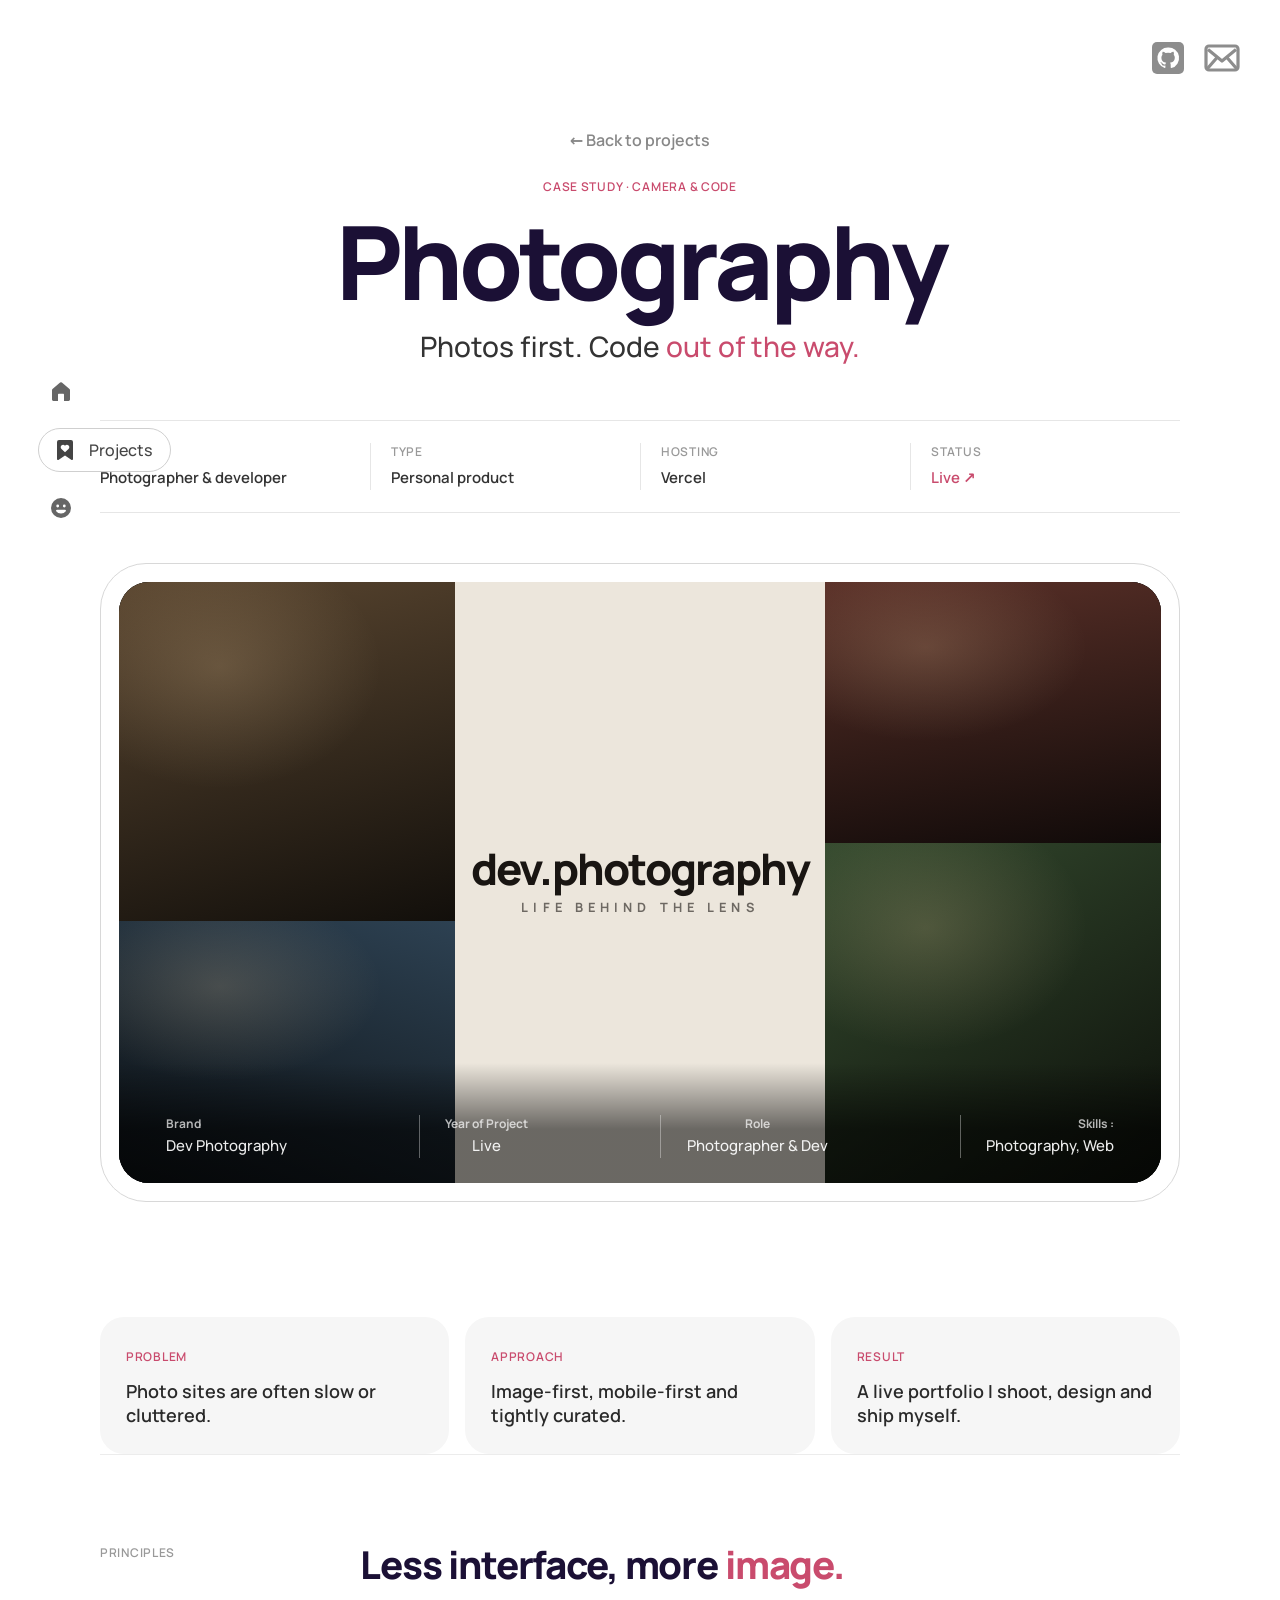
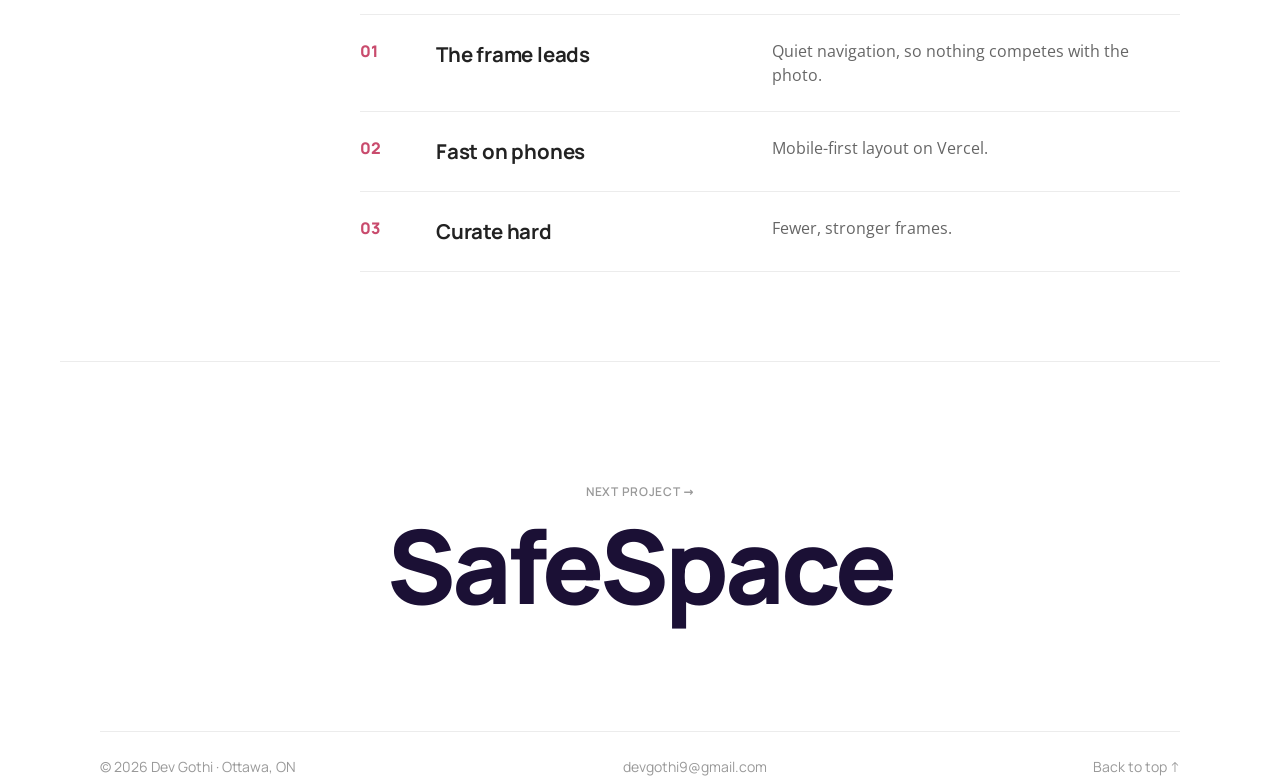
==== commit b90fa33c: "Projects fly out of the laptop; trim copy; drop achievements - Laptop scroll: after the lid opens, t" ====
--- a/work/photography.html
+++ b/work/photography.html
@@ -4,10 +4,10 @@
   <meta charset="utf-8">
   <meta name="viewport" content="width=device-width, initial-scale=1">
   <title>Photography — Case study · Dev Gothi</title>
-  <meta name="description" content="Dev Photography: an image-first photography portfolio designed, built and shot by Dev Gothi.">
+  <meta name="description" content="Dev Photography: an image-first portfolio shot, designed and built by Dev Gothi.">
   <meta name="theme-color" content="#ffffff">
   <meta property="og:title" content="Photography — Case study · Dev Gothi">
-  <meta property="og:description" content="Dev Photography: an image-first photography portfolio designed, built and shot by Dev Gothi.">
+  <meta property="og:description" content="Dev Photography: an image-first portfolio shot, designed and built by Dev Gothi.">
   <link rel="icon" href="../assets/favicon.svg" type="image/svg+xml">
   <link rel="preload" href="../assets/fonts/manrope-latin-wght-normal.woff2" as="font" type="font/woff2" crossorigin>
   <link rel="stylesheet" href="../assets/css/style.css">
@@ -34,10 +34,6 @@
     <svg viewBox="0 0 24 24" fill="currentColor"><path d="M6 2h12a2 2 0 0 1 2 2v17.2c0 .7-.8 1.1-1.4.7L12 17.4l-6.6 4.5c-.6.4-1.4 0-1.4-.7V4a2 2 0 0 1 2-2Zm6 12.3 3.5-3.3c1-1 1.1-2.6.1-3.5a2.4 2.4 0 0 0-3.4 0l-.2.2-.2-.2a2.4 2.4 0 0 0-3.4 0c-1 .9-.9 2.5.1 3.5l3.5 3.3Z"/></svg>
     <span class="side__label">Projects</span>
   </a>
-  <a href="../index.html#achievements" class="side__item" data-nav="achievements" aria-label="Achievements">
-    <svg viewBox="0 0 24 24" fill="currentColor"><path d="M12 1.5a7.5 7.5 0 0 1 5 13.1v7.2c0 .6-.6 1-1.200.7L12 20.6l-3.8 1.9c-.6.3-1.2-.1-1.2-.7v-7.2A7.5 7.5 0 0 1 12 1.5Zm0 3.2a4.3 4.3 0 1 0 0 8.6 4.3 4.3 0 0 0 0-8.6Zm0 2a2.3 2.3 0 1 1 0 4.6 2.3 2.3 0 0 1 0-4.6Z"/></svg>
-    <span class="side__label">Achievements</span>
-  </a>
   <a href="../index.html#about" class="side__item" data-nav="about" aria-label="About">
     <svg viewBox="0 0 24 24" fill="currentColor"><path d="M12 2a10 10 0 1 1 0 20 10 10 0 0 1 0-20Zm-3.3 6.6a1.4 1.4 0 1 0 0 2.8 1.4 1.4 0 0 0 0-2.8Zm6.6 0a1.4 1.4 0 1 0 0 2.8 1.4 1.4 0 0 0 0-2.8Zm-7.4 5.2a.9.9 0 0 0-.7 1.4A5.700 5.700 0 0 0 12 17.6a5.7 5.7 0 0 0 4.8-2.4.9.9 0 0 0-.7-1.4H7.9Z"/></svg>
     <span class="side__label">About</span>
@@ -57,12 +53,12 @@
 <main id="top">
 
   <section class="cs-hero wrap">
-    <a href="../index.html#projects" class="cs-back mono" data-fade>← Back to projects</a>
-    <span class="eyebrow mono" data-fade>Case study 03 — Design, code &amp; camera</span>
+    <a href="../index.html#projects" class="cs-back" data-fade>← Back to projects</a>
+    <span class="eyebrow mono" data-fade>Case study · Camera &amp; code</span>
     <h1 class="cs-title" data-hero-title>Photography</h1>
-    <p class="cs-lede" data-fade>A portfolio where the photos <span class="serif">do the talking</span>, and the code stays out of the way.</p>
+    <p class="cs-lede" data-fade>Photos first. Code <span class="serif">out of the way.</span></p>
     <dl class="cs-meta" data-fade>
-      <div><dt class="mono">Role</dt><dd>Photographer, designer &amp; developer</dd></div>
+      <div><dt class="mono">Role</dt><dd>Photographer &amp; developer</dd></div>
       <div><dt class="mono">Type</dt><dd>Personal product</dd></div>
       <div><dt class="mono">Hosting</dt><dd>Vercel</dd></div>
       <div><dt class="mono">Status</dt><dd><a href="https://devphotography.vercel.app/" target="_blank" rel="noopener">Live ↗</a></dd></div>
@@ -70,7 +66,7 @@
   </section>
 
   <section class="wrap">
-      <div class="cs-cover" data-reveal>
+    <div class="cs-cover" data-reveal>
         <div class="card">
           <div class="card__visual ph-collage">
             <div style="grid-template-rows:1.3fr 1fr">
@@ -86,8 +82,8 @@
           <div class="card__meta">
             <div><small>Brand</small><span>Dev Photography</span></div>
             <div><small>Year of Project</small><span>Live</span></div>
-            <div><small>Role</small><span>Photographer, Designer &amp; Dev</span></div>
-            <div><small>Skills :</small><span>Photography, Web Design, Vercel</span></div>
+            <div><small>Role</small><span>Photographer &amp; Dev</span></div>
+            <div><small>Skills :</small><span>Photography, Web</span></div>
           </div>
         </div>
       </div>
@@ -95,29 +91,21 @@
 
   <section class="section wrap" style="padding-bottom:0">
     <div class="tldr">
-      <div class="tldr__item" data-reveal><span class="mono">Problem</span><p>Photo portfolios are often slow galleries or templates that crop and clutter the work.</p></div>
-      <div class="tldr__item" data-reveal><span class="mono">Approach</span><p>Treat the site like a product: one job, which is showing the photo well on any screen.</p></div>
-      <div class="tldr__item" data-reveal><span class="mono">Result</span><p>A live, image-first portfolio on Vercel that I shoot, curate, design and ship myself.</p></div>
+      <div class="tldr__item" data-reveal><span class="mono">Problem</span><p>Photo sites are often slow or cluttered.</p></div>
+      <div class="tldr__item" data-reveal><span class="mono">Approach</span><p>Image-first, mobile-first and tightly curated.</p></div>
+      <div class="tldr__item" data-reveal><span class="mono">Result</span><p>A live portfolio I shoot, design and ship myself.</p></div>
     </div>
   </section>
 
   <section class="wrap">
     <div class="cs-block">
-      <span class="cs-block__label mono">01 — Why</span>
-      <div>
-        <p class="cs-block__lead" data-split>Photography taught me to <span class="serif">frame</span> before I design.</p>
-        <p class="cs-block__body" data-reveal>Choosing what to leave out of a shot is the same skill as choosing what to leave out of a screen. This site is where both habits meet.</p>
-      </div>
-    </div>
-
-    <div class="cs-block">
-      <span class="cs-block__label mono">02 — Principles</span>
+      <span class="cs-block__label mono">Principles</span>
       <div>
         <p class="cs-block__lead" data-split>Less interface, more <span class="serif">image.</span></p>
         <div class="decisions">
-          <div class="decision" data-reveal><span class="decision__n">01</span><h3>The frame is the hero</h3><p>No UI competes with the photo. Navigation stays quiet so the image carries the page.</p></div>
-          <div class="decision" data-reveal><span class="decision__n">02</span><h3>Fast on a phone</h3><p>Most people open a portfolio link on mobile, so the layout is mobile-first and deployed on Vercel.</p></div>
-          <div class="decision" data-reveal><span class="decision__n">03</span><h3>Curation over volume</h3><p>Fewer, stronger frames. A tight edit says more than an endless scroll.</p></div>
+          <div class="decision" data-reveal><span class="decision__n">01</span><h3>The frame leads</h3><p>Quiet navigation, so nothing competes with the photo.</p></div>
+          <div class="decision" data-reveal><span class="decision__n">02</span><h3>Fast on phones</h3><p>Mobile-first layout on Vercel.</p></div>
+          <div class="decision" data-reveal><span class="decision__n">03</span><h3>Curate hard</h3><p>Fewer, stronger frames.</p></div>
         </div>
       </div>
     </div>
--- a/assets/css/style.css
+++ b/assets/css/style.css
@@ -185,7 +185,7 @@
   content: ""; position: absolute; inset: 0; border-radius: inherit; transform: rotateY(180deg) translateZ(1px);
   background: linear-gradient(180deg, #f2f3f6, #d6d8dd); backface-visibility: hidden;
 }
-.laptop__screen { position: relative; width: 100%; height: 100%; border-radius: 8px; overflow: hidden; background: #0f0d18; backface-visibility: hidden; }
+.laptop__screen { position: relative; width: 100%; height: 100%; border-radius: 8px; background: #0f0d18; backface-visibility: hidden; }
 .laptop__base {
   position: relative; width: 100%; height: clamp(12px, 1.6vw, 20px); margin-top: -1px;
   border-radius: 2px 2px 40% 40% / 2px 2px 100% 100%;
@@ -193,17 +193,28 @@
   box-shadow: 0 20px 30px -12px rgba(0, 0, 0, 0.35);
 }
 .laptop__base::before { content: ""; position: absolute; left: 50%; top: 0; width: 14%; height: 45%; transform: translateX(-50%); border-radius: 0 0 10px 10px; background: #b9bbc1; }
-.lscreen { position: absolute; inset: 0; display: grid; grid-template-columns: repeat(3, 1fr); gap: 3%; padding: 6% 5% 5%; background: linear-gradient(160deg, #1b1530, #0d0b14); }
+.lscreen { position: absolute; inset: 0; display: grid; grid-template-columns: repeat(3, 1fr); gap: 3%; padding: 7% 5% 5%; border-radius: 8px; background: linear-gradient(160deg, #1b1530, #0d0b14); }
 .lscreen__bar { position: absolute; left: 5%; right: 5%; top: 2.2%; display: flex; gap: 6px; align-items: center; }
 .lscreen__bar i { width: 7px; height: 7px; border-radius: 50%; background: #ff5f57; }
 .lscreen__bar i:nth-child(2) { background: #febc2e; } .lscreen__bar i:nth-child(3) { background: #28c840; }
 .lscreen__bar span { margin-left: 10px; font-size: 10px; color: #8d86a8; font-weight: 600; }
-.lscreen__tile { border-radius: 10px; overflow: hidden; position: relative; display: flex; align-items: flex-end; padding: 8%; color: #fff; font-weight: 700; font-size: clamp(9px, 1.15vw, 15px); }
-.lscreen__tile--ss { background: radial-gradient(120% 90% at 70% 10%, #3b3170, #15121f); }
-.lscreen__tile--rv { background: url("../work/rv-scanner.webp") center 30% / cover, #123d2b; }
-.lscreen__tile--ph { background: linear-gradient(165deg, #4a3e30, #120f0b); }
-.lscreen__tile::after { content: ""; position: absolute; inset: 0; background: linear-gradient(180deg, transparent 40%, rgba(0, 0, 0, 0.55)); }
-.lscreen__tile span { position: relative; z-index: 1; }
+.lscreen__tile {
+  position: relative; z-index: 2; border-radius: 12px; overflow: hidden;
+  display: flex; flex-direction: column; justify-content: flex-end; gap: 2px; padding: 9%;
+  color: #fff; text-align: left; will-change: transform;
+  box-shadow: 0 10px 30px -10px rgba(0, 0, 0, 0.6);
+}
+.lscreen__tile b { position: relative; z-index: 1; font-size: clamp(10px, 1.35vw, 18px); font-weight: 800; letter-spacing: -0.02em; line-height: 1.1; }
+.lscreen__tile small { position: relative; z-index: 1; font-size: clamp(7px, 0.8vw, 11px); font-weight: 600; opacity: 0.75; }
+.lscreen__tile::after { content: ""; position: absolute; inset: 0; background: linear-gradient(180deg, transparent 35%, rgba(0, 0, 0, 0.65)); }
+.lscreen__tile--ss { background: radial-gradient(120% 90% at 70% 10%, #4a3d8f, #15121f); }
+.lscreen__tile--ss::before { /* mini phone */
+  content: ""; position: absolute; left: 50%; top: 10%; width: 46%; aspect-ratio: 9 / 18; transform: translateX(-50%) rotate(8deg);
+  border-radius: 14% / 7%; border: 3px solid #0b0a10;
+  background: linear-gradient(180deg, transparent 18%, rgba(169, 155, 255, 0.9) 18% 30%, transparent 30% 36%, rgba(255, 255, 255, 0.14) 36% 52%, transparent 52% 58%, rgba(169, 155, 255, 0.5) 58% 70%, transparent 70%), #1e1933;
+}
+.lscreen__tile--rv { background: url("../work/rv-scanner.webp") center 28% / cover, #123d2b; }
+.lscreen__tile--ph { background: url("../photos/01.jpg") center / cover, linear-gradient(165deg, #6a5238, #120f0b); }
 
 /* ==========================================================================
    Section titles
@@ -497,3 +508,7 @@
 
 /* fan starts stacked, spreads on enter */
 .fan.is-collapsed .fan__card[data-pos] { --x: 0px; }
+
+/* Dev's own photo in the About fan; monogram until assets/me/dev.jpg exists */
+.frame--me.frame--fallback { background: linear-gradient(160deg, #2a1d3d, #c94b6d); display: grid; place-items: center; }
+.frame--me.frame--fallback::before { content: "DG"; color: #fff; font-size: clamp(40px, 5vw, 72px); font-weight: 800; letter-spacing: -0.04em; }
